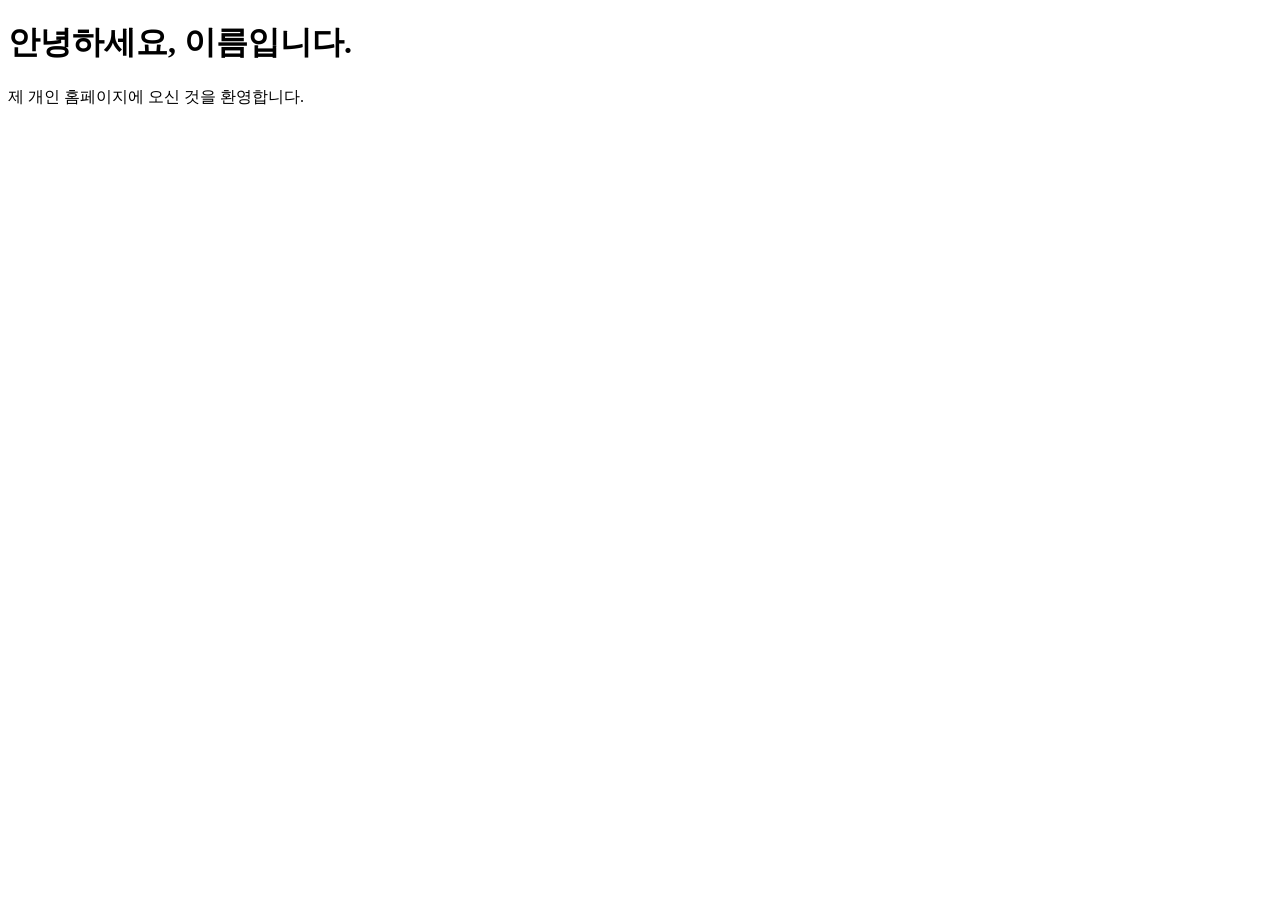
==== index.html @ 0239dfce "Create index.html" ====
<!doctype html>
<html lang="ko">
<head>
  <meta charset="utf-8">
  <meta name="viewport" content="width=device-width, initial-scale=1">
  <title>나의 홈페이지</title>
</head>
<body>
  <h1>안녕하세요, 이름입니다.</h1>
  <p>제 개인 홈페이지에 오신 것을 환영합니다.</p>
</body>
</html>
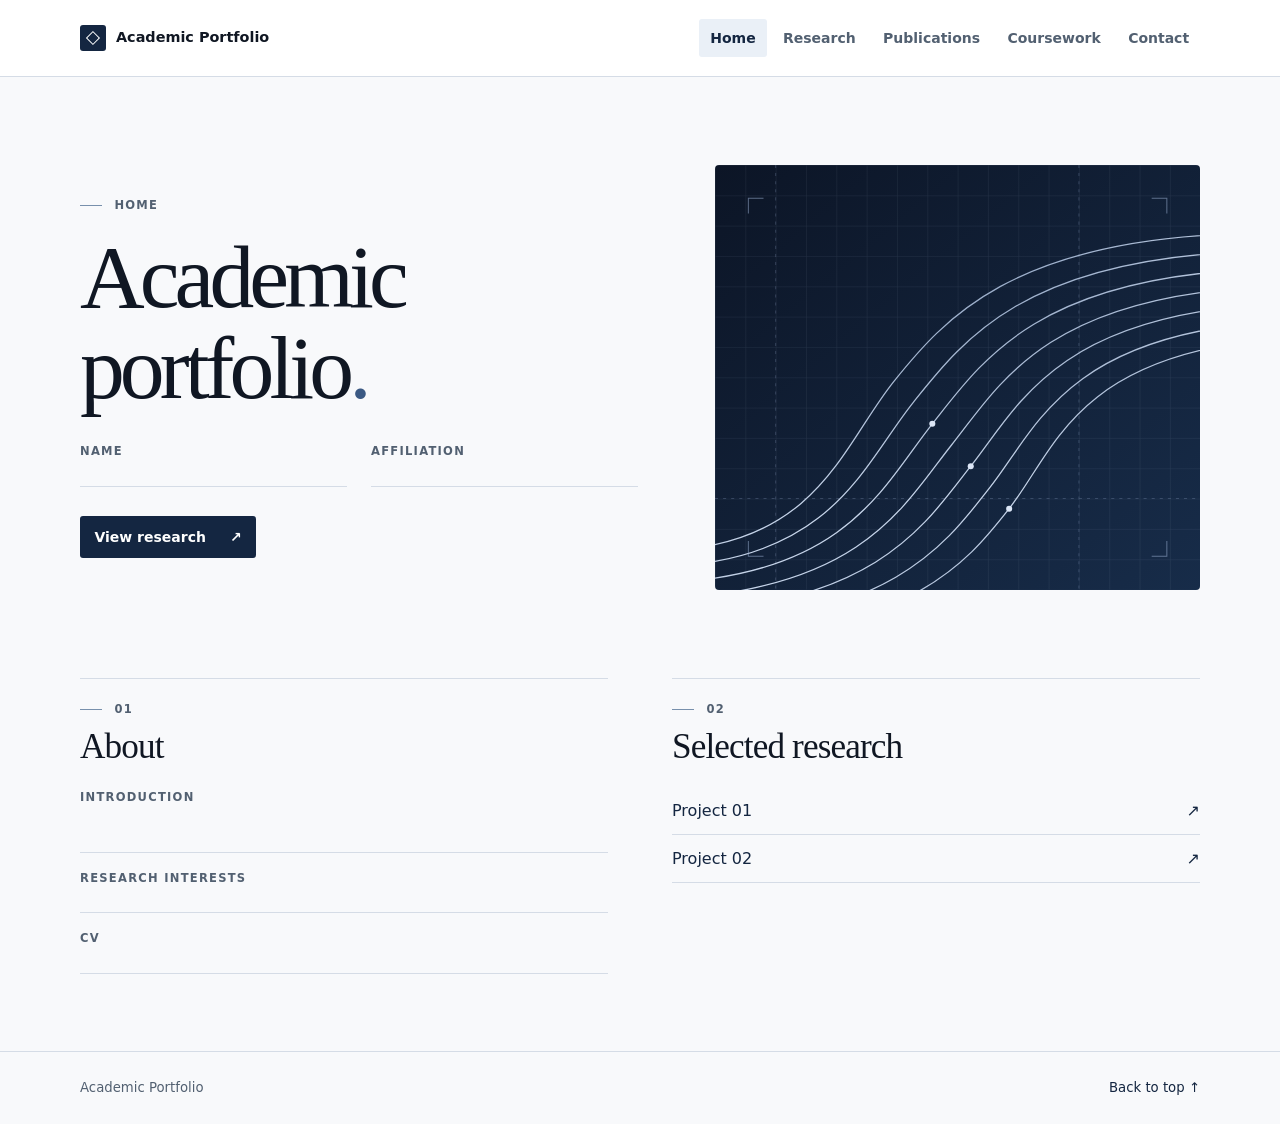
==== commit a9f0b484: "Build academic portfolio interface" ====
--- a/index.html
+++ b/index.html
@@ -1,12 +1,96 @@
 <!doctype html>
-<html lang="ko">
+<html lang="en">
 <head>
   <meta charset="utf-8">
   <meta name="viewport" content="width=device-width, initial-scale=1">
-  <title>나의 홈페이지</title>
+  <title>Home | Academic Portfolio</title>
+  <meta name="description" content="Academic portfolio with sections for research, publications, coursework, and contact information.">
+  <link rel="stylesheet" href="assets/site.css">
 </head>
-<body>
-  <h1>안녕하세요, 이름입니다.</h1>
-  <p>제 개인 홈페이지에 오신 것을 환영합니다.</p>
+<body id="top">
+  <a class="skip-link" href="#main">Skip to content</a>
+  <header class="site-header">
+    <div class="wrap header-layout">
+      <a class="wordmark" href="index.html"><span class="mark" aria-hidden="true"></span> Academic Portfolio</a>
+      <nav class="site-nav" aria-label="Main navigation">
+        <a href="index.html" aria-current="page">Home</a>
+        <a href="research.html">Research</a>
+        <a href="publications.html">Publications</a>
+        <a href="coursework.html">Coursework</a>
+        <a href="contact.html">Contact</a>
+      </nav>
+    </div>
+  </header>
+
+  <main id="main" class="wrap">
+    <section class="home-hero" aria-labelledby="home-title">
+      <div class="hero-copy">
+        <p class="eyebrow">Home</p>
+        <h1 id="home-title">Academic<br>portfolio<span class="accent">.</span></h1>
+        <dl class="fields hero-fields">
+          <div><dt>Name</dt><dd><!-- English name --></dd></div>
+          <div><dt>Affiliation</dt><dd><!-- Current role and institution --></dd></div>
+        </dl>
+        <a class="button" href="research.html">View research <span aria-hidden="true">↗</span></a>
+      </div>
+
+      <div class="hero-art" aria-hidden="true">
+        <svg viewBox="0 0 480 420" preserveAspectRatio="xMidYMid slice" focusable="false">
+          <defs>
+            <pattern id="grid" width="30" height="30" patternUnits="userSpaceOnUse">
+              <path d="M30 0H0V30" fill="none" stroke="#b5c4df" stroke-opacity=".12"/>
+            </pattern>
+            <linearGradient id="sweep" x1="0" y1="0" x2="1" y2="1" gradientUnits="objectBoundingBox">
+              <stop stop-color="#46618a"/>
+              <stop offset=".55" stop-color="#c7d5ea"/>
+              <stop offset="1" stop-color="#55719a"/>
+            </linearGradient>
+          </defs>
+          <rect width="480" height="420" fill="url(#grid)"/>
+          <path d="M60 0v420M0 330h480M360 0v420" stroke="#9bb1d3" stroke-opacity=".25" stroke-dasharray="3 5"/>
+          <g fill="none" stroke="url(#sweep)" stroke-width="1.25">
+            <path d="M-28 380C104 366 128 275 177 214S294 74 519 68"/>
+            <path d="M-28 396C119 382 148 295 196 235S304 95 519 86"/>
+            <path d="M-28 412C134 398 168 315 215 256S314 116 519 104"/>
+            <path d="M-28 428C149 414 188 335 234 277S324 137 519 122"/>
+            <path d="M-28 444C164 430 208 355 253 298S334 158 519 140"/>
+            <path d="M-28 460C179 446 228 375 272 319S344 179 519 158"/>
+            <path d="M-28 476C194 462 248 395 291 340S354 200 519 176"/>
+          </g>
+          <g fill="#dce6f6">
+            <circle cx="215" cy="256" r="3"/>
+            <circle cx="253" cy="298" r="3"/>
+            <circle cx="291" cy="340" r="3"/>
+          </g>
+          <path d="M33 48v-15h15m384 0h15v15M33 372v15h15m384 0h15v-15" fill="none" stroke="#9bb1d3" stroke-opacity=".55"/>
+        </svg>
+      </div>
+    </section>
+
+    <div class="home-sections">
+      <section class="ruled-section" aria-labelledby="about-title">
+        <p class="eyebrow">01</p>
+        <h2 id="about-title">About</h2>
+        <dl class="fields">
+          <div><dt>Introduction</dt><dd class="long-field"><!-- Short biography --></dd></div>
+          <div><dt>Research interests</dt><dd><!-- Research interests --></dd></div>
+          <div><dt>CV</dt><dd><!-- Link to the English CV PDF --></dd></div>
+        </dl>
+      </section>
+
+      <section class="ruled-section" aria-labelledby="selected-title">
+        <p class="eyebrow">02</p>
+        <h2 id="selected-title">Selected research</h2>
+        <ul class="project-links">
+          <li><a href="research.html#project-1"><span>Project 01</span><span aria-hidden="true">↗</span></a><!-- Add a project summary here. --></li>
+          <li><a href="research.html#project-2"><span>Project 02</span><span aria-hidden="true">↗</span></a><!-- Add a project summary here. --></li>
+        </ul>
+      </section>
+    </div>
+  </main>
+
+  <footer class="site-footer">
+    <div class="wrap footer-layout"><span>Academic Portfolio</span><a href="#top">Back to top <span aria-hidden="true">↑</span></a></div>
+  </footer>
 </body>
 </html>
--- a/assets/site.css
+++ b/assets/site.css
@@ -0,0 +1,236 @@
+:root {
+  color-scheme: light;
+  --paper: #f8f9fb;
+  --white: #fff;
+  --ink: #101723;
+  --navy: #142641;
+  --muted: #526071;
+  --line: #d5dce6;
+  --serif: Georgia, "Times New Roman", serif;
+  --sans: system-ui, -apple-system, "Segoe UI", sans-serif;
+}
+
+*, *::before, *::after { box-sizing: border-box; }
+
+body {
+  min-height: 100vh;
+  margin: 0;
+  display: flex;
+  flex-direction: column;
+  background: var(--paper);
+  color: var(--ink);
+  font: 1rem/1.6 var(--sans);
+}
+
+main { flex: 1; }
+a { color: var(--navy); }
+a:focus-visible { outline: 2px solid #315b94; outline-offset: 4px; }
+h1, h2, p, dl, dd { margin: 0; }
+
+.wrap { width: min(1120px, calc(100% - 3rem)); margin-inline: auto; }
+
+.skip-link {
+  position: absolute;
+  z-index: 1;
+  left: 1rem;
+  top: 1rem;
+  padding: .5rem 1rem;
+  background: var(--white);
+  transform: translateY(calc(-100% - 2rem));
+}
+
+.skip-link:focus { transform: translateY(0); }
+.site-header { border-bottom: 1px solid var(--line); background: var(--white); }
+
+.header-layout, .footer-layout {
+  display: flex;
+  align-items: center;
+  justify-content: space-between;
+  gap: 1rem 2rem;
+}
+
+.header-layout { min-height: 4.75rem; }
+
+.wordmark {
+  display: inline-flex;
+  align-items: center;
+  gap: .65rem;
+  color: var(--ink);
+  font-size: .9rem;
+  font-weight: 650;
+  white-space: nowrap;
+  text-decoration: none;
+}
+
+.mark {
+  width: 1.6rem;
+  height: 1.6rem;
+  display: grid;
+  place-items: center;
+  background: var(--navy);
+  border-radius: 3px;
+}
+
+.mark::before {
+  content: "";
+  width: .62rem;
+  height: .62rem;
+  border: 1px solid var(--white);
+  transform: rotate(45deg);
+}
+
+.site-nav { display: flex; flex-wrap: wrap; align-items: center; gap: .2rem .35rem; }
+
+.site-nav a {
+  padding: .5rem .68rem;
+  border-radius: 3px;
+  color: var(--muted);
+  font-size: .875rem;
+  font-weight: 550;
+  text-decoration: none;
+}
+
+.site-nav a:hover, .site-nav a[aria-current="page"] {
+  background: #eaf0f7;
+  color: var(--navy);
+}
+
+.eyebrow, dt {
+  color: var(--muted);
+  font-size: .72rem;
+  font-weight: 650;
+  letter-spacing: .11em;
+  text-transform: uppercase;
+}
+
+.eyebrow { display: flex; align-items: center; gap: .75rem; }
+.eyebrow::before { content: ""; width: 1.4rem; height: 1px; background: #7890ac; }
+
+h1, h2 { font-family: var(--serif); font-weight: 400; }
+h1 { font-size: clamp(3rem, 7vw, 6.2rem); line-height: 1.02; letter-spacing: -.055em; }
+h2 { font-size: clamp(1.65rem, 3vw, 2.2rem); line-height: 1.15; letter-spacing: -.025em; }
+.accent { color: #3b5983; }
+
+.home-hero {
+  display: grid;
+  grid-template-columns: 1.15fr 1fr;
+  align-items: stretch;
+  gap: clamp(1.5rem, 6vw, 5.5rem);
+  padding-block: clamp(2.5rem, 7vw, 5.5rem);
+}
+
+.hero-copy { align-self: center; }
+.hero-copy h1, .page-heading h1 { margin-block-start: 1rem; }
+.hero-fields { grid-template-columns: repeat(2, minmax(0, 1fr)); margin-block: 1.8rem; }
+
+.button {
+  display: inline-flex;
+  align-items: center;
+  justify-content: space-between;
+  gap: 1.5rem;
+  padding: .62rem .9rem;
+  border-radius: 3px;
+  background: var(--navy);
+  color: var(--white);
+  font-size: .875rem;
+  font-weight: 600;
+  text-decoration: none;
+}
+
+.button:hover { background: #284265; }
+
+.hero-art {
+  min-height: 23rem;
+  display: grid;
+  overflow: hidden;
+  border-radius: 4px;
+  background: linear-gradient(140deg, #0c1526, #172c49);
+}
+
+.hero-art svg { width: 100%; height: 100%; display: block; }
+
+.home-sections, .course-grid, .contact-grid {
+  display: grid;
+  grid-template-columns: repeat(2, minmax(0, 1fr));
+  gap: clamp(1.5rem, 5vw, 4rem);
+}
+
+.ruled-section { border-top: 1px solid var(--line); padding-top: 1.35rem; }
+.ruled-section h2 { margin-block: .55rem 1.25rem; }
+.fields { display: grid; gap: 1rem 1.5rem; }
+.fields > div { min-width: 0; }
+
+.fields dd {
+  min-height: 1.65rem;
+  padding-block: .2rem .35rem;
+  border-bottom: 1px solid var(--line);
+  overflow-wrap: anywhere;
+}
+
+.fields dd.long-field { min-height: 2.9rem; }
+.project-links { margin: 0; padding: 0; list-style: none; }
+
+.project-links a {
+  display: flex;
+  justify-content: space-between;
+  gap: 1rem;
+  padding-block: .65rem;
+  border-bottom: 1px solid var(--line);
+  text-decoration: none;
+}
+
+.project-links a:hover, .site-footer a:hover { text-decoration: underline; }
+
+.page-heading {
+  margin-block: clamp(2.5rem, 7vw, 5.5rem) 2rem;
+  padding-bottom: clamp(1.75rem, 5vw, 3rem);
+  border-bottom: 1px solid var(--line);
+}
+
+.entries { display: grid; gap: 1rem; }
+
+.entry {
+  display: grid;
+  grid-template-columns: minmax(10rem, .65fr) minmax(0, 2fr);
+  gap: 1.25rem clamp(1.5rem, 5vw, 4rem);
+  scroll-margin-top: 1.5rem;
+}
+
+.entry, .course-card, .contact-panel {
+  padding: clamp(1.25rem, 3.5vw, 2.2rem);
+  background: var(--white);
+  border: 1px solid var(--line);
+  border-radius: 4px;
+}
+
+.entry:target { border-color: #5c769b; }
+.entry-fields { grid-template-columns: repeat(2, minmax(0, 1fr)); }
+.wide { grid-column: 1 / -1; }
+.course-grid, .contact-grid { gap: 1rem; }
+.course-card h2, .contact-panel h2 { margin-bottom: 1.35rem; }
+
+.site-footer {
+  margin-top: clamp(2.5rem, 6vw, 5rem);
+  border-top: 1px solid var(--line);
+  color: var(--muted);
+  font-size: .83rem;
+}
+
+.footer-layout { min-height: 4.5rem; }
+.site-footer a { text-decoration: none; }
+
+@media (max-width: 760px) {
+  .header-layout { align-items: flex-start; flex-direction: column; gap: .65rem; padding-block: .9rem .6rem; }
+  .site-nav { margin-inline: -.5rem; }
+  .site-nav a { padding-inline: .5rem; }
+  .home-hero { grid-template-columns: 1fr; }
+  .hero-art { min-height: 0; aspect-ratio: 2 / 1; }
+  .entry { grid-template-columns: 1fr; }
+}
+
+@media (max-width: 520px) {
+  .wrap { width: calc(100% - 2rem); }
+  .site-nav { gap: .15rem; }
+  .site-nav a { font-size: .8rem; padding-inline: .35rem; }
+  .home-sections, .course-grid, .contact-grid, .entry-fields { grid-template-columns: 1fr; }
+}
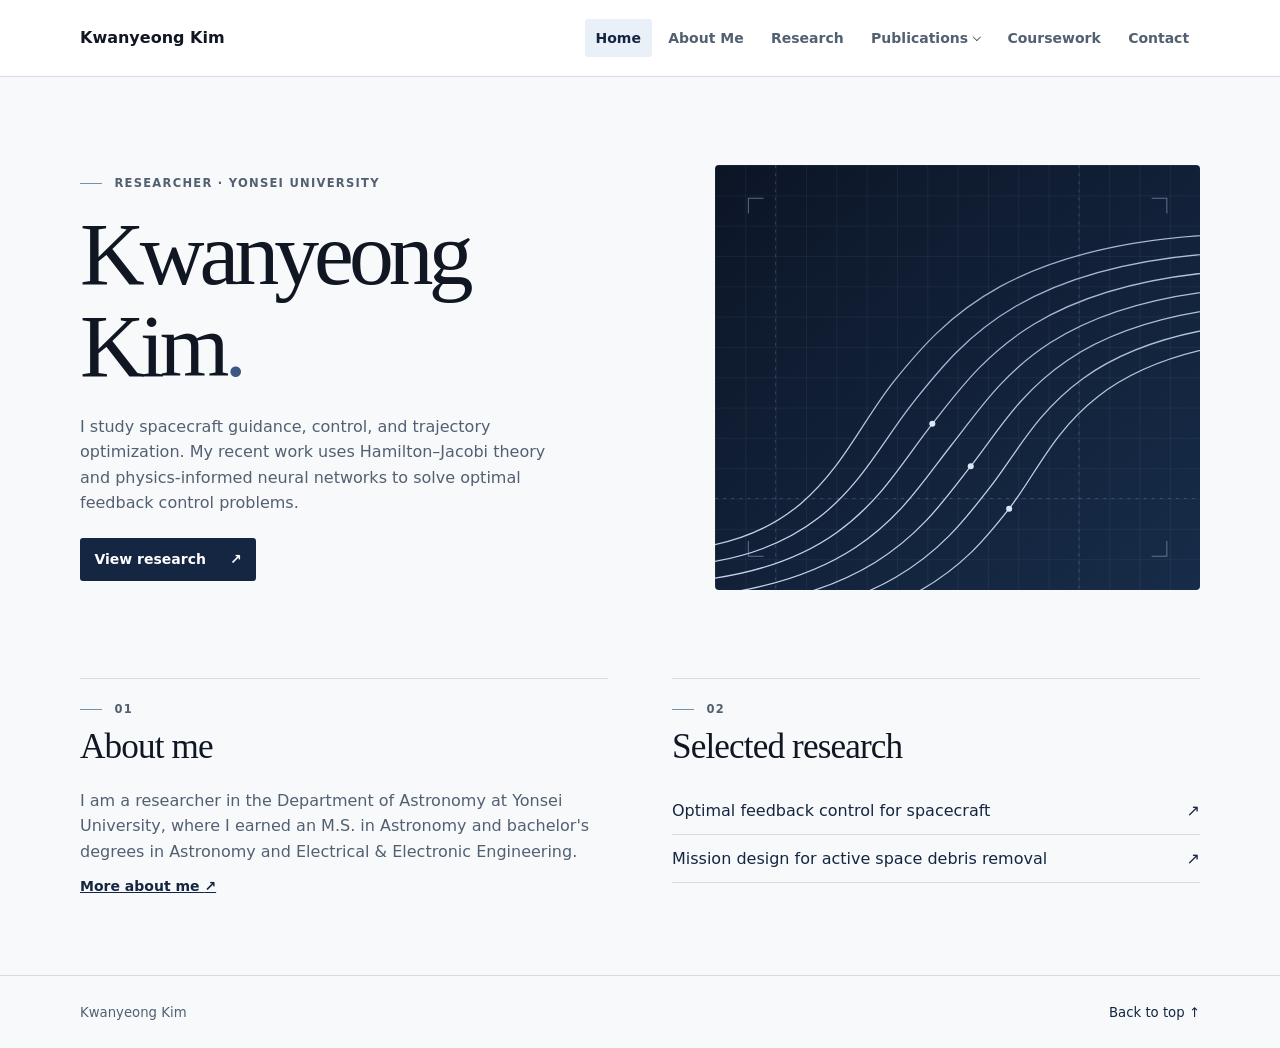
==== commit 99f03eae: "Add researcher profile and publication navigation" ====
--- a/index.html
+++ b/index.html
@@ -3,19 +3,28 @@
 <head>
   <meta charset="utf-8">
   <meta name="viewport" content="width=device-width, initial-scale=1">
-  <title>Home | Academic Portfolio</title>
-  <meta name="description" content="Academic portfolio with sections for research, publications, coursework, and contact information.">
+  <title>Home | Kwanyeong Kim</title>
+  <meta name="description" content="Kwanyeong Kim, a researcher at Yonsei University working on spacecraft guidance, control, and trajectory optimization.">
   <link rel="stylesheet" href="assets/site.css">
+  <script defer src="assets/site.js"></script>
 </head>
 <body id="top">
   <a class="skip-link" href="#main">Skip to content</a>
   <header class="site-header">
     <div class="wrap header-layout">
-      <a class="wordmark" href="index.html"><span class="mark" aria-hidden="true"></span> Academic Portfolio</a>
+      <a class="wordmark" href="index.html">Kwanyeong Kim</a>
       <nav class="site-nav" aria-label="Main navigation">
         <a href="index.html" aria-current="page">Home</a>
+        <a href="about.html">About Me</a>
         <a href="research.html">Research</a>
-        <a href="publications.html">Publications</a>
+        <details class="publication-nav">
+          <summary>Publications <span class="menu-chevron" aria-hidden="true"></span></summary>
+          <div class="publication-options">
+            <a href="publications.html#journals">Journal Articles</a>
+            <a href="publications.html#international-conferences">International Conferences</a>
+            <a href="publications.html#domestic-conferences">Domestic Conferences (Korea)</a>
+          </div>
+        </details>
         <a href="coursework.html">Coursework</a>
         <a href="contact.html">Contact</a>
       </nav>
@@ -25,12 +34,9 @@
   <main id="main" class="wrap">
     <section class="home-hero" aria-labelledby="home-title">
       <div class="hero-copy">
-        <p class="eyebrow">Home</p>
-        <h1 id="home-title">Academic<br>portfolio<span class="accent">.</span></h1>
-        <dl class="fields hero-fields">
-          <div><dt>Name</dt><dd><!-- English name --></dd></div>
-          <div><dt>Affiliation</dt><dd><!-- Current role and institution --></dd></div>
-        </dl>
+        <p class="eyebrow">Researcher · Yonsei University</p>
+        <h1 id="home-title">Kwanyeong<br>Kim<span class="accent">.</span></h1>
+        <p class="hero-intro">I study spacecraft guidance, control, and trajectory optimization. My recent work uses Hamilton–Jacobi theory and physics-informed neural networks to solve optimal feedback control problems.</p>
         <a class="button" href="research.html">View research <span aria-hidden="true">↗</span></a>
       </div>
 
@@ -70,27 +76,24 @@
     <div class="home-sections">
       <section class="ruled-section" aria-labelledby="about-title">
         <p class="eyebrow">01</p>
-        <h2 id="about-title">About</h2>
-        <dl class="fields">
-          <div><dt>Introduction</dt><dd class="long-field"><!-- Short biography --></dd></div>
-          <div><dt>Research interests</dt><dd><!-- Research interests --></dd></div>
-          <div><dt>CV</dt><dd><!-- Link to the English CV PDF --></dd></div>
-        </dl>
+        <h2 id="about-title">About me</h2>
+        <p class="section-copy">I am a researcher in the Department of Astronomy at Yonsei University, where I earned an M.S. in Astronomy and bachelor's degrees in Astronomy and Electrical &amp; Electronic Engineering.</p>
+        <a class="text-link" href="about.html">More about me <span aria-hidden="true">↗</span></a>
       </section>
 
       <section class="ruled-section" aria-labelledby="selected-title">
         <p class="eyebrow">02</p>
         <h2 id="selected-title">Selected research</h2>
         <ul class="project-links">
-          <li><a href="research.html#project-1"><span>Project 01</span><span aria-hidden="true">↗</span></a><!-- Add a project summary here. --></li>
-          <li><a href="research.html#project-2"><span>Project 02</span><span aria-hidden="true">↗</span></a><!-- Add a project summary here. --></li>
+          <li><a href="research.html#project-1"><span>Optimal feedback control for spacecraft</span><span aria-hidden="true">↗</span></a></li>
+          <li><a href="research.html#project-2"><span>Mission design for active space debris removal</span><span aria-hidden="true">↗</span></a></li>
         </ul>
       </section>
     </div>
   </main>
 
   <footer class="site-footer">
-    <div class="wrap footer-layout"><span>Academic Portfolio</span><a href="#top">Back to top <span aria-hidden="true">↑</span></a></div>
+    <div class="wrap footer-layout"><span>Kwanyeong Kim</span><a href="#top">Back to top <span aria-hidden="true">↑</span></a></div>
   </footer>
 </body>
 </html>
--- a/assets/site.css
+++ b/assets/site.css
@@ -24,8 +24,8 @@
 
 main { flex: 1; }
 a { color: var(--navy); }
-a:focus-visible { outline: 2px solid #315b94; outline-offset: 4px; }
-h1, h2, p, dl, dd { margin: 0; }
+a:focus-visible, summary:focus-visible { outline: 2px solid #315b94; outline-offset: 4px; }
+h1, h2, h3, p, dl, dd { margin: 0; }
 
 .wrap { width: min(1120px, calc(100% - 3rem)); margin-inline: auto; }
 
@@ -52,36 +52,16 @@
 .header-layout { min-height: 4.75rem; }
 
 .wordmark {
-  display: inline-flex;
-  align-items: center;
-  gap: .65rem;
   color: var(--ink);
-  font-size: .9rem;
+  font-size: 1rem;
   font-weight: 650;
   white-space: nowrap;
   text-decoration: none;
 }
 
-.mark {
-  width: 1.6rem;
-  height: 1.6rem;
-  display: grid;
-  place-items: center;
-  background: var(--navy);
-  border-radius: 3px;
-}
-
-.mark::before {
-  content: "";
-  width: .62rem;
-  height: .62rem;
-  border: 1px solid var(--white);
-  transform: rotate(45deg);
-}
-
 .site-nav { display: flex; flex-wrap: wrap; align-items: center; gap: .2rem .35rem; }
 
-.site-nav a {
+.site-nav > a, .publication-nav summary {
   padding: .5rem .68rem;
   border-radius: 3px;
   color: var(--muted);
@@ -90,10 +70,55 @@
   text-decoration: none;
 }
 
-.site-nav a:hover, .site-nav a[aria-current="page"] {
+.site-nav > a:hover, .site-nav > a[aria-current="page"],
+.publication-nav[open] summary, .publication-nav[data-current] summary {
   background: #eaf0f7;
   color: var(--navy);
 }
+
+.publication-nav { position: relative; }
+
+.publication-nav summary {
+  display: flex;
+  align-items: center;
+  gap: .4rem;
+  cursor: pointer;
+  list-style: none;
+  white-space: nowrap;
+}
+
+.publication-nav summary::-webkit-details-marker { display: none; }
+
+.menu-chevron {
+  width: .35rem;
+  height: .35rem;
+  border-right: 1px solid currentColor;
+  border-bottom: 1px solid currentColor;
+  transform: translateY(-1px) rotate(45deg);
+}
+
+.publication-options {
+  position: absolute;
+  z-index: 2;
+  inset-block-start: 100%;
+  inset-inline-end: 0;
+  display: grid;
+  min-width: max-content;
+  padding: .3rem;
+  border: 1px solid var(--line);
+  border-radius: 4px;
+  background: var(--white);
+  box-shadow: 0 10px 22px rgb(16 23 35 / 10%);
+}
+
+.publication-options a {
+  padding: .55rem .7rem;
+  border-radius: 2px;
+  font-size: .85rem;
+  text-decoration: none;
+}
+
+.publication-options a:hover { background: #eaf0f7; }
 
 .eyebrow, dt {
   color: var(--muted);
@@ -121,7 +146,7 @@
 
 .hero-copy { align-self: center; }
 .hero-copy h1, .page-heading h1 { margin-block-start: 1rem; }
-.hero-fields { grid-template-columns: repeat(2, minmax(0, 1fr)); margin-block: 1.8rem; }
+.hero-intro { max-width: 48ch; margin-block: 1.4rem; color: var(--muted); }
 
 .button {
   display: inline-flex;
@@ -157,6 +182,9 @@
 
 .ruled-section { border-top: 1px solid var(--line); padding-top: 1.35rem; }
 .ruled-section h2 { margin-block: .55rem 1.25rem; }
+.section-copy { color: var(--muted); }
+.section-title { margin-bottom: 1.25rem; }
+.text-link { display: inline-block; margin-top: .65rem; font-size: .875rem; font-weight: 600; }
 .fields { display: grid; gap: 1rem 1.5rem; }
 .fields > div { min-width: 0; }
 
@@ -167,7 +195,6 @@
   overflow-wrap: anywhere;
 }
 
-.fields dd.long-field { min-height: 2.9rem; }
 .project-links { margin: 0; padding: 0; list-style: none; }
 
 .project-links a {
@@ -204,10 +231,33 @@
 }
 
 .entry:target { border-color: #5c769b; }
+.entry-label h2, .course-card h3 { margin-top: .6rem; }
 .entry-fields { grid-template-columns: repeat(2, minmax(0, 1fr)); }
 .wide { grid-column: 1 / -1; }
 .course-grid, .contact-grid { gap: 1rem; }
-.course-card h2, .contact-panel h2 { margin-bottom: 1.35rem; }
+.course-card h3, .contact-panel h2 { margin-bottom: 1.35rem; }
+
+h3 { font-size: 1.02rem; line-height: 1.4; font-weight: 650; }
+
+.section-nav { display: flex; flex-wrap: wrap; gap: .5rem; margin-bottom: 1.5rem; }
+
+.section-nav a {
+  padding: .4rem .65rem;
+  border: 1px solid var(--line);
+  border-radius: 3px;
+  background: var(--white);
+  font-size: .85rem;
+  text-decoration: none;
+}
+
+.section-nav a:hover { background: #eaf0f7; }
+.section-note { margin-top: .65rem; color: var(--muted); font-size: .85rem; }
+.record-list { margin: 0; padding: 0; list-style: none; }
+.record-list li + li { margin-top: 1rem; padding-top: 1rem; border-top: 1px solid var(--line); }
+.record-list li { scroll-margin-top: 1.5rem; }
+.record-list li:target { outline: 1px solid #5c769b; outline-offset: .35rem; }
+.record-list p { margin-top: .25rem; color: var(--muted); font-size: .9rem; }
+.prose p + p { margin-top: .75rem; }
 
 .site-footer {
   margin-top: clamp(2.5rem, 6vw, 5rem);
@@ -222,7 +272,7 @@
 @media (max-width: 760px) {
   .header-layout { align-items: flex-start; flex-direction: column; gap: .65rem; padding-block: .9rem .6rem; }
   .site-nav { margin-inline: -.5rem; }
-  .site-nav a { padding-inline: .5rem; }
+  .site-nav > a, .publication-nav summary { padding-inline: .5rem; }
   .home-hero { grid-template-columns: 1fr; }
   .hero-art { min-height: 0; aspect-ratio: 2 / 1; }
   .entry { grid-template-columns: 1fr; }
@@ -230,7 +280,8 @@
 
 @media (max-width: 520px) {
   .wrap { width: calc(100% - 2rem); }
-  .site-nav { gap: .15rem; }
-  .site-nav a { font-size: .8rem; padding-inline: .35rem; }
+  .site-nav { align-self: stretch; display: grid; grid-template-columns: repeat(3, minmax(0, 1fr)); gap: .15rem; }
+  .site-nav > a, .publication-nav summary { font-size: .8rem; padding-inline: .35rem; }
+  .publication-options { inset-inline: 0 auto; }
   .home-sections, .course-grid, .contact-grid, .entry-fields { grid-template-columns: 1fr; }
 }
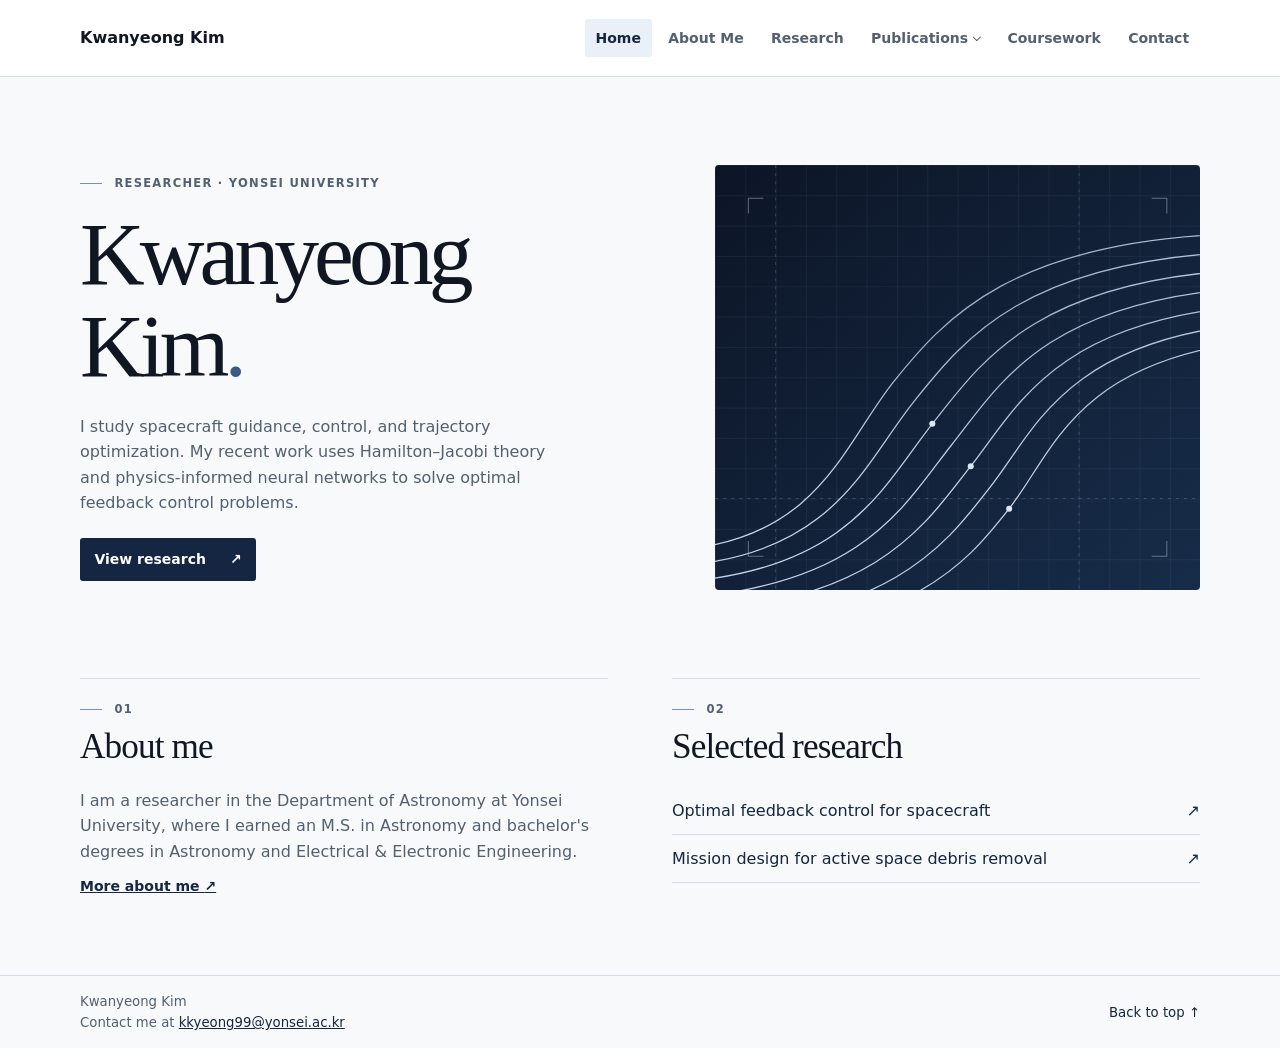
==== commit 6c3d5b67: "Add email contact link to every page footer" ====
--- a/index.html
+++ b/index.html
@@ -93,7 +93,13 @@
   </main>
 
   <footer class="site-footer">
-    <div class="wrap footer-layout"><span>Kwanyeong Kim</span><a href="#top">Back to top <span aria-hidden="true">↑</span></a></div>
+    <div class="wrap footer-layout">
+      <div>
+        <p>Kwanyeong Kim</p>
+        <p>Contact me at <a class="footer-email" href="mailto:kkyeong99@yonsei.ac.kr">kkyeong99@yonsei.ac.kr</a></p>
+      </div>
+      <a href="#top">Back to top <span aria-hidden="true">↑</span></a>
+    </div>
   </footer>
 </body>
 </html>
--- a/assets/site.css
+++ b/assets/site.css
@@ -214,6 +214,30 @@
   border-bottom: 1px solid var(--line);
 }
 
+.about-intro {
+  display: grid;
+  grid-template-columns: minmax(0, 1fr) minmax(13rem, 18.5rem);
+  align-items: center;
+  gap: clamp(1.5rem, 5vw, 4rem);
+  margin-block: clamp(2rem, 5vw, 3.5rem) 2rem;
+}
+
+.about-bio { max-width: 84ch; }
+
+.about-intro h1 {
+  margin-bottom: 1.35rem;
+  font-size: clamp(1.85rem, 3.5vw, 2.35rem);
+  letter-spacing: -.025em;
+}
+
+.about-portrait {
+  display: block;
+  width: 100%;
+  height: auto;
+  border: 1px solid var(--line);
+  border-radius: 4px;
+}
+
 .entries { display: grid; gap: 1rem; }
 
 .entry {
@@ -231,6 +255,9 @@
 }
 
 .entry:target { border-color: #5c769b; }
+.about-details .entry { column-gap: clamp(1.25rem, 3vw, 2.75rem); }
+.about-details h2 { font-size: clamp(1.5rem, 2.8vw, 1.85rem); line-height: 1.2; }
+.entry-context { margin-bottom: 1rem; color: var(--muted); font-size: .9rem; }
 .entry-label h2, .course-card h3 { margin-top: .6rem; }
 .entry-fields { grid-template-columns: repeat(2, minmax(0, 1fr)); }
 .wide { grid-column: 1 / -1; }
@@ -266,8 +293,19 @@
   font-size: .83rem;
 }
 
-.footer-layout { min-height: 4.5rem; }
+.footer-layout {
+  min-height: 4.5rem;
+  flex-wrap: wrap;
+  gap: .65rem 2rem;
+  padding-block: .8rem;
+}
+
 .site-footer a { text-decoration: none; }
+.site-footer .footer-email { text-decoration: underline; }
+
+@media (min-width: 761px) {
+  .about-details .entry { grid-template-columns: minmax(9rem, 12rem) minmax(0, 1fr); }
+}
 
 @media (max-width: 760px) {
   .header-layout { align-items: flex-start; flex-direction: column; gap: .65rem; padding-block: .9rem .6rem; }
@@ -275,6 +313,8 @@
   .site-nav > a, .publication-nav summary { padding-inline: .5rem; }
   .home-hero { grid-template-columns: 1fr; }
   .hero-art { min-height: 0; aspect-ratio: 2 / 1; }
+  .about-intro { grid-template-columns: 1fr; }
+  .about-portrait { max-width: 16rem; }
   .entry { grid-template-columns: 1fr; }
 }
 
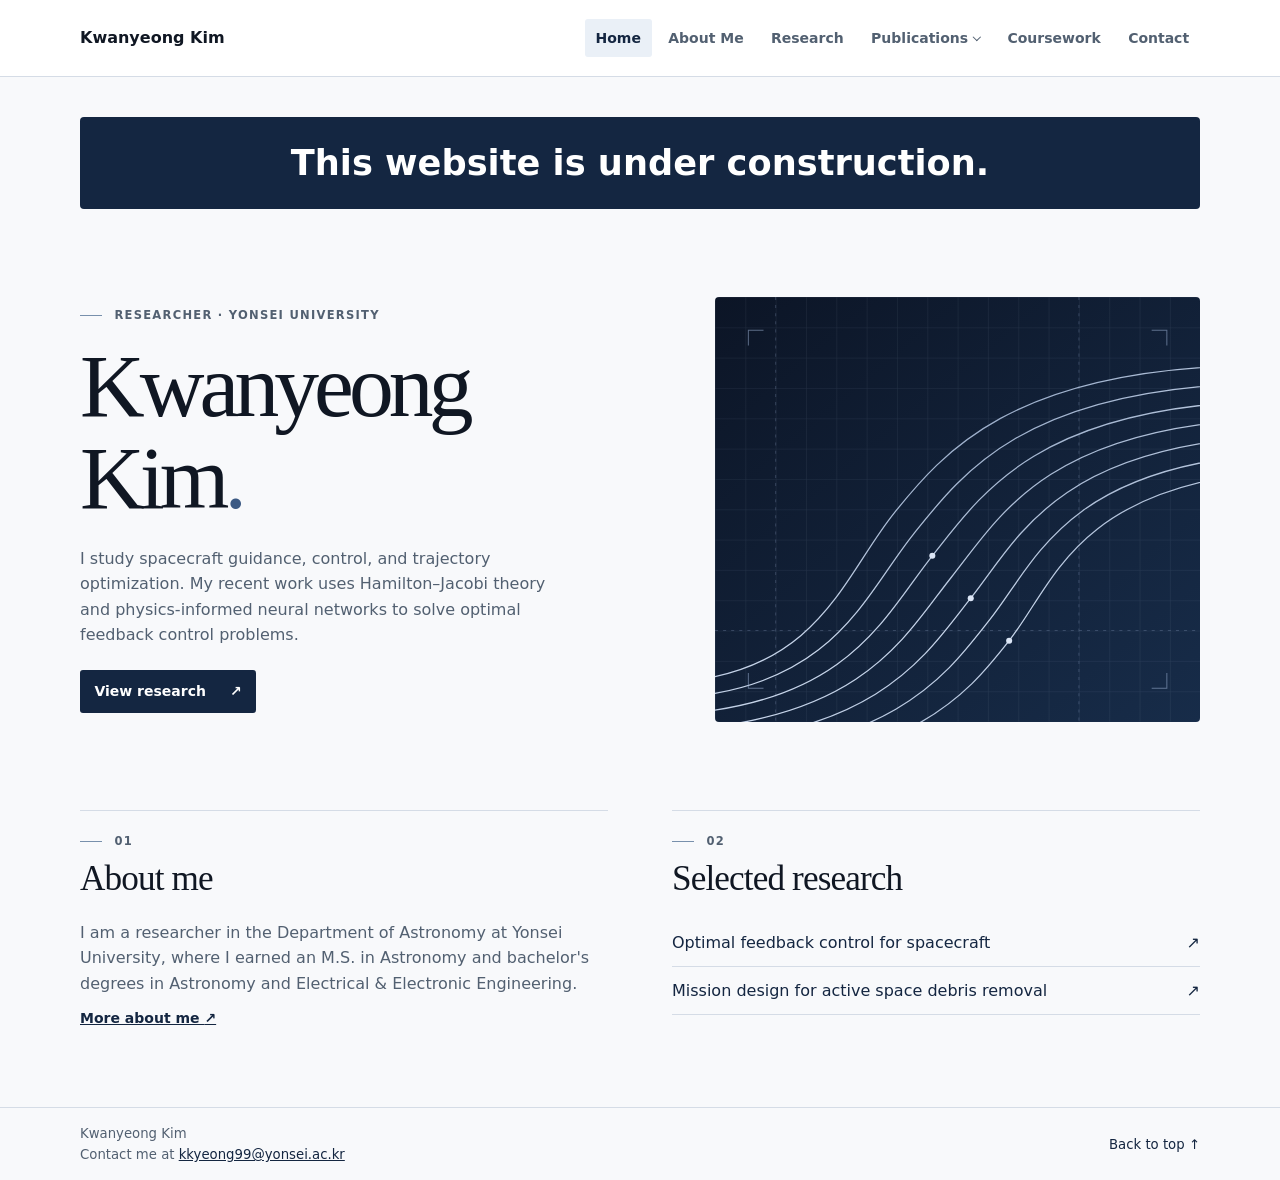
==== commit 7f32ed4c: "Add construction notice to the homepage" ====
--- a/index.html
+++ b/index.html
@@ -5,7 +5,7 @@
   <meta name="viewport" content="width=device-width, initial-scale=1">
   <title>Home | Kwanyeong Kim</title>
   <meta name="description" content="Kwanyeong Kim, a researcher at Yonsei University working on spacecraft guidance, control, and trajectory optimization.">
-  <link rel="stylesheet" href="assets/site.css">
+  <link rel="stylesheet" href="assets/site.css?v=construction-notice">
   <script defer src="assets/site.js"></script>
 </head>
 <body id="top">
@@ -32,6 +32,7 @@
   </header>
 
   <main id="main" class="wrap">
+    <p class="construction-notice">This website is under construction.</p>
     <section class="home-hero" aria-labelledby="home-title">
       <div class="hero-copy">
         <p class="eyebrow">Researcher · Yonsei University</p>
--- a/assets/site.css
+++ b/assets/site.css
@@ -135,6 +135,18 @@
 h1 { font-size: clamp(3rem, 7vw, 6.2rem); line-height: 1.02; letter-spacing: -.055em; }
 h2 { font-size: clamp(1.65rem, 3vw, 2.2rem); line-height: 1.15; letter-spacing: -.025em; }
 .accent { color: #3b5983; }
+
+.construction-notice {
+  margin-top: clamp(1.25rem, 4vw, 2.5rem);
+  padding: clamp(1rem, 3vw, 1.5rem);
+  border-radius: 4px;
+  background: var(--navy);
+  color: var(--white);
+  font-size: clamp(1.35rem, 3.5vw, 2.2rem);
+  font-weight: 650;
+  line-height: 1.25;
+  text-align: center;
+}
 
 .home-hero {
   display: grid;
